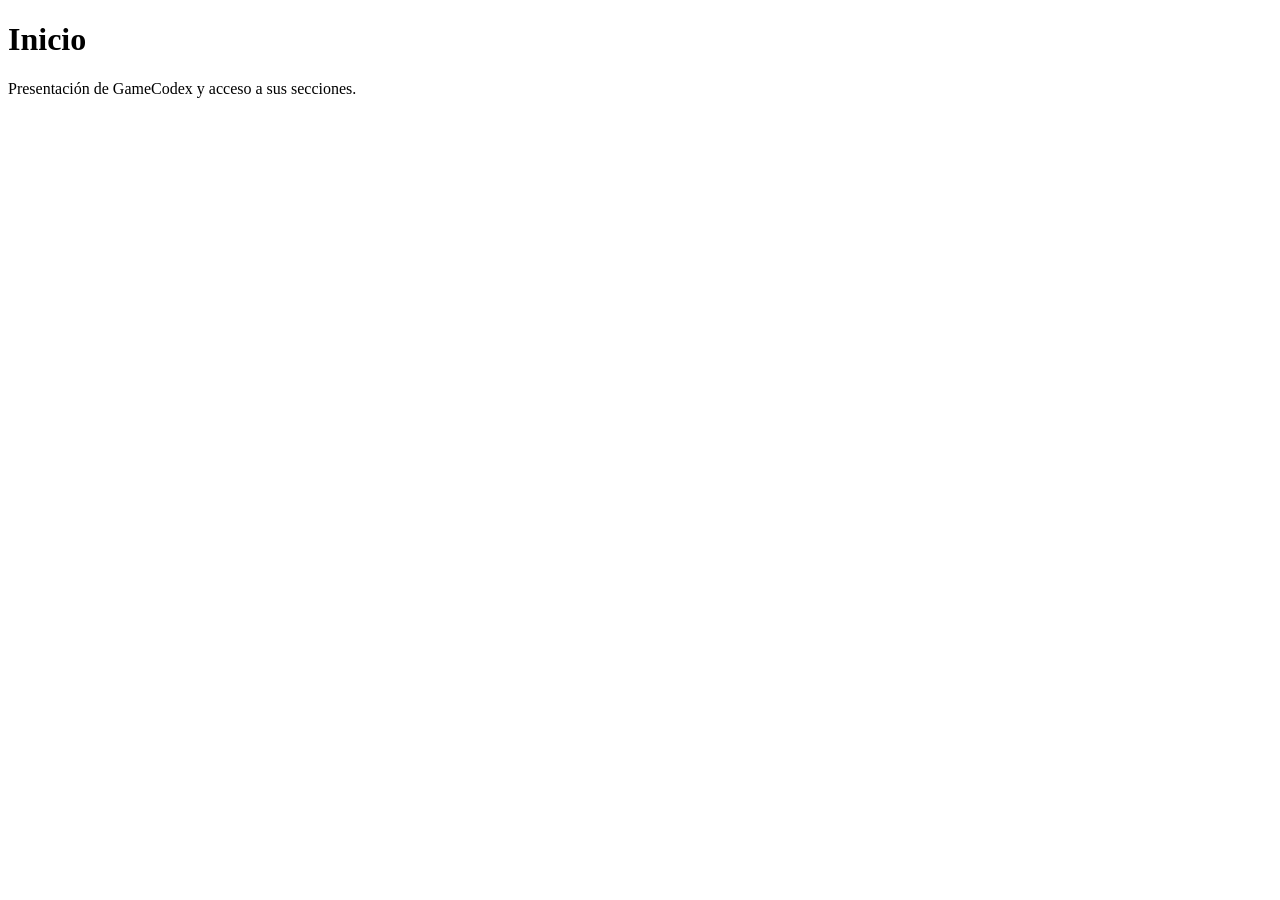
==== index.html @ 59df6d96 "chore: crear estructura base de GameCodex" ====
<!DOCTYPE html>
<html lang="es">
<head>
    <meta charset="UTF-8">
    <meta name="viewport" content="width=device-width, initial-scale=1.0">
    <title>Inicio | GameCodex</title>
    <link rel="stylesheet" href="css/variables.css">
    <link rel="stylesheet" href="css/base.css">
    <!-- Agregar css/index.css cuando se desarrolle esta sección. -->
    <script src="js/menu.js" defer></script>
    <!-- Agregar los scripts de esta sección durante su desarrollo. -->
</head>
<body data-pagina="index">
    <!-- HU-02: aquí se insertará el menú lateral compartido mediante menu.js. -->
    <nav id="menu-lateral" aria-label="Navegación principal"></nav>

    <main id="contenido-principal">
        <header>
            <h1>Inicio</h1>
            <p>Presentación de GameCodex y acceso a sus secciones.</p>
        </header>
        <!-- TODO (HU-01): desarrollar el contenido de esta página. -->
    </main>

    <!-- Pie de página compartido; se completará junto con HU-02. -->
    <footer id="pie-pagina"></footer>
</body>
</html>
---- css/variables.css ----
/* DEV-02 — Mario: definir aquí las variables de la guía de estilo aprobada.
   Incluye --color-bg, --color-primary, --epic-1, etc.
   Este archivo se crea vacío intencionalmente para no adelantar DEV-02.
*/
---- css/base.css ----
/* DEV-02 — Mario: estilos generales, tipografías y componentes compartidos.
   No agregar aquí estilos exclusivos de una página.
*/
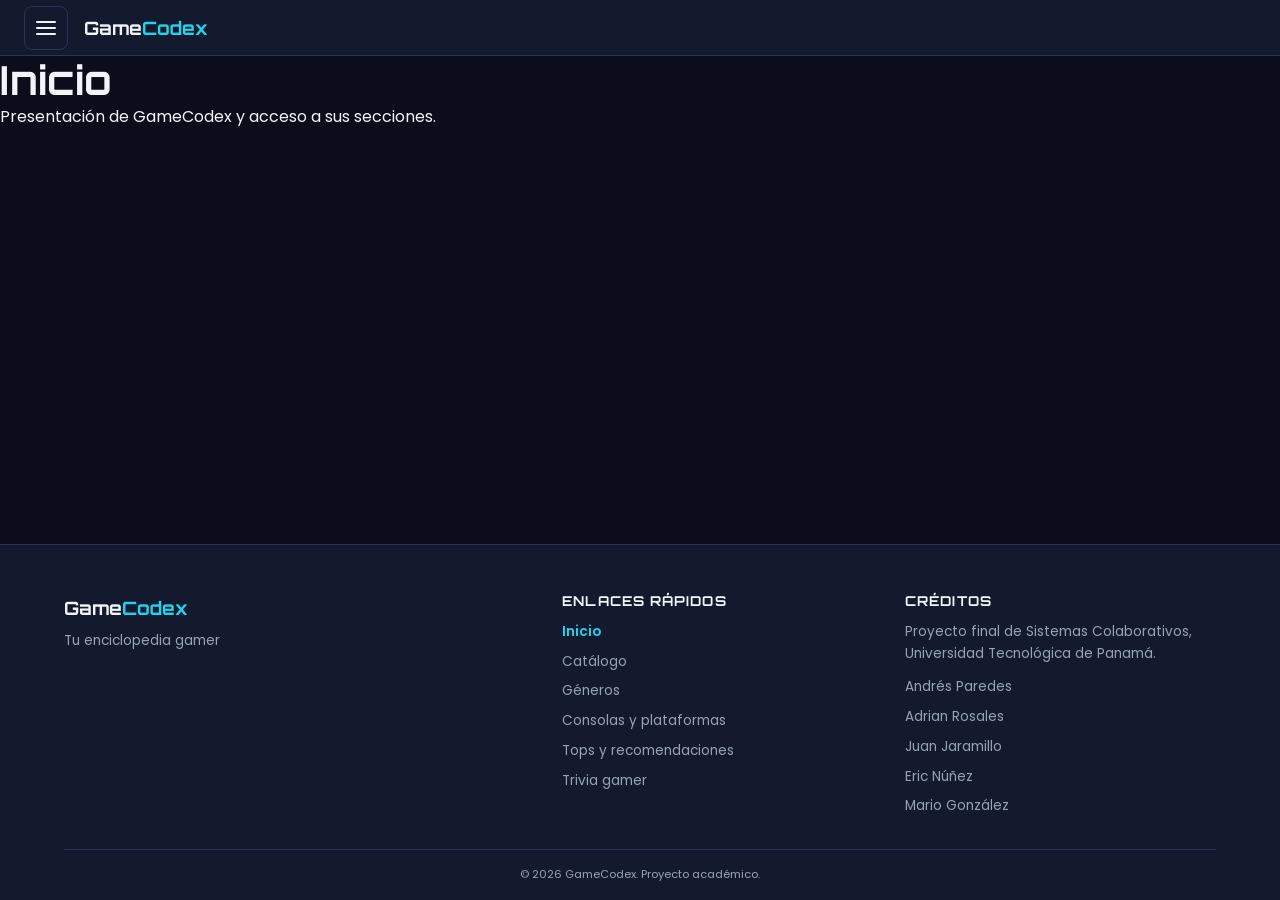
==== commit 45e3bb73: "feat: integrar menu lateral en las 10 paginas" ====
--- a/index.html
+++ b/index.html
@@ -6,6 +6,7 @@
     <title>Inicio | GameCodex</title>
     <link rel="stylesheet" href="css/variables.css">
     <link rel="stylesheet" href="css/base.css">
+    <link rel="stylesheet" href="css/menu.css">
     <!-- Agregar css/index.css cuando se desarrolle esta sección. -->
     <script src="js/menu.js" defer></script>
     <!-- Agregar los scripts de esta sección durante su desarrollo. -->
--- a/css/variables.css
+++ b/css/variables.css
@@ -1,4 +1,91 @@
-/* DEV-02 — Mario: definir aquí las variables de la guía de estilo aprobada.
-   Incluye --color-bg, --color-primary, --epic-1, etc.
-   Este archivo se crea vacío intencionalmente para no adelantar DEV-02.
-*/
+/* ==========================================================================
+   GameCodex — variables.css
+   Variables globales de la guía de estilo (DEV-02).
+   Regla: no escribir colores, tamaños ni fuentes a mano en otros archivos;
+   usar siempre estas variables con var(--nombre).
+   ========================================================================== */
+
+/* Tipografías (Google Fonts): Orbitron para títulos, Poppins para textos */
+@import url('https://fonts.googleapis.com/css2?family=Orbitron:wght@600;700;900&family=Poppins:wght@400;500;600&display=swap');
+
+:root {
+  /* ---------- Colores base ---------- */
+  --color-bg: #0B0E1A;            /* fondo principal */
+  --color-surface: #141A2E;       /* tarjetas y barras */
+  --color-surface-2: #1C2440;     /* hover y secciones alternas */
+  --color-border: #2A3358;        /* bordes */
+  --color-primary: #7C3AED;       /* botones y acciones principales */
+  --color-secondary: #22D3EE;     /* enlaces y detalles */
+  --color-accent: #FACC15;        /* estrellas, valoraciones, destacados */
+  --color-text: #F1F5F9;          /* texto principal */
+  --color-text-muted: #94A3B8;    /* texto secundario */
+  --color-success: #34D399;       /* correcto */
+  --color-danger: #F87171;        /* error */
+
+  /* ---------- Colores de las épicas (menú y encabezados) ---------- */
+  --epic-1: #22D3EE;              /* Conocer GameCodex */
+  --epic-2: #3B82F6;              /* Explorar videojuegos */
+  --epic-3: #6366F1;              /* Consultar videojuegos */
+  --epic-4: #8B5CF6;              /* Aprender sobre videojuegos */
+  --epic-5: #A855F7;              /* Descubrir recomendaciones */
+  --epic-6: #EC4899;              /* Participar en la Zona Gamer */
+
+  /* ---------- Colores de fase (reutilizan colores existentes) ---------- */
+  --fase-mvp: var(--color-success);
+  --fase-v2: var(--color-accent);
+  --fase-backlog: var(--color-danger);
+
+  /* ---------- Degradado oficial ---------- */
+  --gradiente: linear-gradient(135deg, #7C3AED, #22D3EE);
+
+  /* ---------- Tipografía ---------- */
+  --font-title: 'Orbitron', sans-serif;
+  --font-body: 'Poppins', sans-serif;
+
+  --text-h1: 2.5rem;
+  --text-h2: 1.8rem;
+  --text-h3: 1.2rem;
+  --text-base: 1rem;
+  --text-sm: 0.85rem;
+  --text-xs: 0.7rem;
+
+  --peso-normal: 400;
+  --peso-medio: 500;
+  --peso-semibold: 600;
+  --peso-bold: 700;
+  --peso-black: 900;
+
+  --interlineado: 1.6;
+
+  /* ---------- Espaciado ---------- */
+  --espacio-1: 0.25rem;
+  --espacio-2: 0.5rem;
+  --espacio-3: 0.75rem;
+  --espacio-4: 1rem;
+  --espacio-5: 1.5rem;
+  --espacio-6: 2rem;
+  --espacio-7: 3rem;
+  --espacio-8: 4rem;
+
+  /* ---------- Bordes, sombras y animación ---------- */
+  --radius: 12px;                 /* tarjetas */
+  --radius-sm: 8px;               /* botones e inputs */
+  --radius-pill: 999px;           /* chips y etiquetas */
+  --borde: 1px solid var(--color-border);
+  --shadow: 0 4px 20px rgba(124, 58, 237, 0.25);
+  --transition: 0.25s ease;
+
+  /* ---------- Layout ---------- */
+  --max-width: 1200px;
+  --sidebar-width: 280px;
+
+  /* ---------- Capas (z-index) ---------- */
+  --z-menu: 80;
+  --z-overlay: 70;
+  --z-modal: 100;
+}
+
+/* Puntos de corte usados en todo el proyecto (las variables CSS no funcionan
+   dentro de @media, por eso se documentan aquí):
+   - 900px: el menú lateral se oculta y aparece el botón de hamburguesa
+   - 600px: celular */
--- a/css/base.css
+++ b/css/base.css
@@ -1,3 +1,265 @@
-/* DEV-02 — Mario: estilos generales, tipografías y componentes compartidos.
-   No agregar aquí estilos exclusivos de una página.
-*/
+/* ==========================================================================
+   GameCodex — base.css
+   Estilos generales y componentes compartidos (DEV-02).
+   Requiere css/variables.css cargado antes en cada página.
+   Nombres de clases: minúsculas con guiones (.tarjeta-juego).
+   ========================================================================== */
+
+/* ---------- 1. Reset ---------- */
+*, *::before, *::after { box-sizing: border-box; }
+* { margin: 0; }
+
+html {
+  scroll-behavior: smooth;
+  -webkit-text-size-adjust: 100%;
+}
+
+body {
+  min-height: 100vh;
+  background: var(--color-bg);
+  color: var(--color-text);
+  font-family: var(--font-body);
+  font-size: var(--text-base);
+  font-weight: var(--peso-normal);
+  line-height: var(--interlineado);
+  overflow-x: hidden;
+  -webkit-font-smoothing: antialiased;
+}
+
+img, picture, video, svg { display: block; max-width: 100%; }
+img { height: auto; }
+ul[class], ol[class] { list-style: none; padding: 0; }
+button, input, select, textarea { font: inherit; color: inherit; }
+button { cursor: pointer; }
+
+::selection { background: var(--color-primary); color: #fff; }
+
+:focus-visible {
+  outline: 2px solid var(--color-secondary);
+  outline-offset: 2px;
+}
+
+/* ---------- 2. Tipografía ---------- */
+h1, h2, h3, h4 {
+  font-family: var(--font-title);
+  line-height: 1.2;
+  color: var(--color-text);
+}
+h1 { font-size: clamp(1.9rem, 5vw, var(--text-h1)); font-weight: var(--peso-bold); }
+h2 { font-size: clamp(1.45rem, 4vw, var(--text-h2)); font-weight: var(--peso-bold); }
+h3 { font-size: var(--text-h3); font-weight: var(--peso-semibold); }
+h4 { font-size: var(--text-base); font-weight: var(--peso-semibold); }
+
+p { margin-bottom: var(--espacio-4); }
+p:last-child { margin-bottom: 0; }
+
+small, .texto-pequeno {
+  font-size: var(--text-sm);
+  font-weight: var(--peso-medio);
+}
+
+.texto-secundario { color: var(--color-text-muted); }
+.texto-degradado {
+  background: var(--gradiente);
+  -webkit-background-clip: text;
+  background-clip: text;
+  color: transparent;
+}
+
+/* ---------- 3. Enlaces ---------- */
+a {
+  color: var(--color-secondary);
+  text-decoration: none;
+  transition: color var(--transition);
+}
+a:hover { text-decoration: underline; }
+
+/* ---------- 4. Layout ---------- */
+.contenedor {
+  width: 100%;
+  max-width: var(--max-width);
+  margin: 0 auto;
+  padding: 0 var(--espacio-5);
+}
+
+.seccion { padding: var(--espacio-7) 0; }
+.seccion-alterna {
+  background: var(--color-surface);
+  border-top: var(--borde);
+  border-bottom: var(--borde);
+}
+
+.encabezado-seccion { margin-bottom: var(--espacio-6); }
+.encabezado-seccion p { color: var(--color-text-muted); margin-top: var(--espacio-2); }
+
+/* Compensa el menú lateral fijo (280px). Se aplica al <main> de cada página. */
+.contenido-principal { margin-left: var(--sidebar-width); }
+
+/* Cuadrícula adaptable de tarjetas */
+.cuadricula {
+  display: grid;
+  grid-template-columns: repeat(auto-fill, minmax(260px, 1fr));
+  gap: var(--espacio-5);
+}
+
+/* Banner con degradado de fondo */
+.hero {
+  padding: var(--espacio-8) 0;
+  background:
+    radial-gradient(900px 400px at 85% 0, rgba(124, 58, 237, 0.35), transparent),
+    radial-gradient(700px 400px at 0 100%, rgba(34, 211, 238, 0.18), transparent);
+}
+.hero p { max-width: 560px; color: var(--color-text-muted); margin: var(--espacio-4) 0 var(--espacio-5); }
+
+/* ---------- 5. Botones ---------- */
+.btn {
+  display: inline-block;
+  padding: var(--espacio-3) var(--espacio-5);
+  border: 1.5px solid transparent;
+  border-radius: var(--radius-sm);
+  font-family: var(--font-title);
+  font-size: var(--text-sm);
+  font-weight: var(--peso-bold);
+  text-align: center;
+  text-decoration: none;
+  transition: var(--transition);
+}
+.btn:hover { text-decoration: none; }
+.btn:disabled, .btn[aria-disabled="true"] { opacity: 0.5; cursor: not-allowed; pointer-events: none; }
+
+.btn-primario { background: var(--color-primary); color: #fff; }
+.btn-primario:hover { background: var(--gradiente); box-shadow: var(--shadow); color: #fff; }
+
+.btn-secundario { background: transparent; border-color: var(--color-secondary); color: var(--color-secondary); }
+.btn-secundario:hover { background: var(--color-secondary); color: var(--color-bg); }
+
+.grupo-botones { display: flex; flex-wrap: wrap; gap: var(--espacio-3); }
+
+/* Botón de favorito (corazón) */
+.btn-favorito {
+  background: none;
+  border: 0;
+  padding: var(--espacio-1);
+  font-size: 1.3rem;
+  line-height: 1;
+  color: var(--color-text-muted);
+  transition: var(--transition);
+}
+.btn-favorito:hover { color: var(--color-danger); transform: scale(1.15); }
+.btn-favorito.activo { color: var(--color-danger); }
+
+/* ---------- 6. Tarjetas ---------- */
+.tarjeta {
+  background: var(--color-surface);
+  border: var(--borde);
+  border-radius: var(--radius);
+  overflow: hidden;
+  transition: var(--transition);
+}
+.tarjeta:hover {
+  transform: translateY(-4px);
+  box-shadow: var(--shadow);
+  background: var(--color-surface-2);
+}
+.tarjeta-imagen { width: 100%; aspect-ratio: 16 / 9; object-fit: cover; background: var(--color-surface-2); }
+.tarjeta-cuerpo { padding: var(--espacio-4); }
+.tarjeta-cuerpo p { color: var(--color-text-muted); font-size: var(--text-sm); margin: var(--espacio-2) 0 var(--espacio-3); }
+
+/* Tarjeta sin efecto de elevación (contenedores informativos) */
+.tarjeta-fija:hover { transform: none; box-shadow: none; background: var(--color-surface); }
+
+/* ---------- 7. Etiquetas y valoración ---------- */
+.etiquetas { display: flex; flex-wrap: wrap; gap: var(--espacio-2); margin-bottom: var(--espacio-3); }
+
+.etiqueta {
+  display: inline-block;
+  padding: 2px 10px;
+  border-radius: 6px;
+  background: var(--color-surface-2);
+  color: var(--color-secondary);
+  font-size: var(--text-sm);
+  font-weight: var(--peso-medio);
+}
+.tarjeta:hover .etiqueta { background: var(--color-bg); }
+
+/* Etiquetas de fase (MVP, V2, Backlog) */
+.etiqueta-fase {
+  display: inline-block;
+  padding: 2px 8px;
+  border: 1px solid currentColor;
+  border-radius: var(--radius-pill);
+  font-size: var(--text-xs);
+  font-weight: var(--peso-semibold);
+  background: transparent;
+}
+.etiqueta-mvp { color: var(--fase-mvp); }
+.etiqueta-v2 { color: var(--fase-v2); }
+.etiqueta-backlog { color: var(--fase-backlog); }
+
+.valoracion { color: var(--color-accent); letter-spacing: 2px; }
+
+/* ---------- 8. Campos de entrada ---------- */
+input[type="text"], input[type="search"], input[type="email"],
+select, textarea, .campo {
+  width: 100%;
+  padding: var(--espacio-3) var(--espacio-4);
+  background: var(--color-surface);
+  border: var(--borde);
+  border-radius: var(--radius-sm);
+  color: var(--color-text);
+  transition: var(--transition);
+}
+input::placeholder, textarea::placeholder { color: var(--color-text-muted); }
+input:focus, select:focus, textarea:focus, .campo:focus {
+  outline: none;
+  border-color: var(--color-secondary);
+  box-shadow: 0 0 0 3px rgba(34, 211, 238, 0.2);
+}
+textarea { resize: vertical; min-height: 120px; }
+label { display: block; font-size: var(--text-sm); font-weight: var(--peso-medio); margin-bottom: var(--espacio-1); }
+
+/* Barra de herramientas: buscador + filtros */
+.herramientas { display: flex; flex-wrap: wrap; gap: var(--espacio-3); align-items: center; margin-bottom: var(--espacio-5); }
+.herramientas .buscador { flex: 1; min-width: 200px; }
+
+/* Chips de filtro */
+.chips { display: flex; flex-wrap: wrap; gap: var(--espacio-2); }
+.chip {
+  padding: var(--espacio-2) var(--espacio-4);
+  background: var(--color-surface);
+  border: var(--borde);
+  border-radius: var(--radius-pill);
+  color: var(--color-text-muted);
+  font-size: var(--text-sm);
+  font-weight: var(--peso-medio);
+  transition: var(--transition);
+}
+.chip:hover { border-color: var(--color-primary); color: var(--color-text); }
+.chip.activo { background: var(--color-primary); border-color: var(--color-primary); color: #fff; }
+
+/* ---------- 9. Utilidades ---------- */
+.oculto { display: none !important; }
+.sr-only {
+  position: absolute; width: 1px; height: 1px; padding: 0; margin: -1px;
+  overflow: hidden; clip: rect(0, 0, 0, 0); white-space: nowrap; border: 0;
+}
+.centrado { text-align: center; }
+
+/* ---------- 10. Responsivo ---------- */
+@media (max-width: 900px) {
+  /* El menú lateral se oculta: el contenido ocupa todo el ancho */
+  .contenido-principal { margin-left: 0; }
+}
+
+@media (max-width: 600px) {
+  .contenedor { padding: 0 var(--espacio-4); }
+  .seccion { padding: var(--espacio-6) 0; }
+  .hero { padding: var(--espacio-7) 0; }
+  .cuadricula { grid-template-columns: 1fr; }
+  .grupo-botones .btn { flex: 1 1 100%; }
+}
+
+/* ---------- 11. Accesibilidad: reducir movimiento ---------- */
+@media (prefers-reduced-motion: reduce) {
+  *, *::before, *::after { transition: none !important; animation: none !important; scroll-behavior: auto !important; }
+}
--- a/css/menu.css
+++ b/css/menu.css
@@ -0,0 +1,309 @@
+/* ==========================================================================
+   GameCodex, menu.css (HU-02)
+   Barra superior, menú superpuesto y pie de página compartidos.
+   Solo usa variables de variables.css. Cargar DESPUÉS de base.css.
+   Clases con prefijo menu-, barra- y pie- para no chocar con otros módulos.
+   ========================================================================== */
+
+:root {
+  --menu-alto-barra: 3.5rem;   /* alto de la barra superior */
+  /* Solo colores: con "all" la visibility de los hijos se animaría y no recibirían foco al abrir */
+  --menu-transicion: background-color var(--transition), border-color var(--transition), color var(--transition);
+}
+
+/* ---------- 1. Ajustes de layout ---------- */
+
+/* El menú es superpuesto: el contenido nunca reserva los 280px de base.css */
+.contenido-principal { margin-left: 0; }
+
+/* Que las anclas (generos.html#rol) no queden tapadas por la barra fija */
+html { scroll-padding-top: var(--menu-alto-barra); }
+
+/* Menú abierto: se bloquea el scroll del fondo sin que la página "salte" */
+html.menu-abierto { overflow: hidden; scrollbar-gutter: stable; }
+
+/* Pie de página siempre al fondo, aunque la página sea corta */
+body { display: flex; flex-direction: column; }
+body > main { flex: 1 0 auto; }
+
+/* ---------- 2. Barra superior con el botón de hamburguesa ---------- */
+.barra-superior {
+  position: sticky;
+  top: 0;
+  z-index: calc(var(--z-overlay) - 1);
+  display: flex;
+  align-items: center;
+  gap: var(--espacio-4);
+  height: var(--menu-alto-barra);
+  padding: 0 var(--espacio-5);
+  background: var(--color-surface);
+  border-bottom: var(--borde);
+}
+
+.menu-boton,
+.menu-cerrar {
+  position: relative;
+  display: inline-flex;
+  flex-direction: column;
+  align-items: center;
+  justify-content: center;
+  gap: 4px;
+  flex-shrink: 0;
+  width: 44px;
+  height: 44px;
+  padding: 0;
+  background: transparent;
+  border: var(--borde);
+  border-radius: var(--radius-sm);
+  transition: var(--menu-transicion);
+}
+.menu-boton:hover,
+.menu-cerrar:hover { background: var(--color-surface-2); border-color: var(--color-secondary); }
+
+/* Tres líneas de la hamburguesa */
+.menu-boton-linea {
+  display: block;
+  width: 20px;
+  height: 2px;
+  border-radius: var(--radius-pill);
+  background: var(--color-text);
+}
+
+/* Equis del botón de cerrar, dibujada con dos líneas cruzadas */
+.menu-cerrar::before,
+.menu-cerrar::after {
+  content: "";
+  position: absolute;
+  width: 20px;
+  height: 2px;
+  border-radius: var(--radius-pill);
+  background: var(--color-text);
+}
+.menu-cerrar::before { transform: rotate(45deg); }
+.menu-cerrar::after { transform: rotate(-45deg); }
+
+/* Logotipo GameCodex (barra, panel y pie) */
+.menu-logo,
+.pie-logo {
+  font-family: var(--font-title);
+  font-size: 1.15rem;
+  font-weight: var(--peso-bold);
+  color: var(--color-text);
+}
+.menu-logo:hover,
+.pie-logo:hover { text-decoration: none; }
+.menu-logo span,
+.pie-logo span { color: var(--color-secondary); }
+
+/* ---------- 3. Fondo oscuro detrás del panel ---------- */
+.menu-fondo {
+  position: fixed;
+  inset: 0;
+  z-index: var(--z-overlay);
+  background: color-mix(in srgb, var(--color-bg) 75%, transparent);
+  opacity: 0;
+  visibility: hidden;
+  /* visibility espera a que termine el fade al cerrar */
+  transition: opacity var(--transition), visibility 0s linear 0.25s;
+}
+.menu-fondo.visible {
+  opacity: 1;
+  visibility: visible;
+  transition: opacity var(--transition), visibility 0s;
+}
+
+/* ---------- 4. Panel lateral ---------- */
+
+/* Estado cerrado definido sobre el id: así ya está oculto desde el primer
+   pintado y no se anima cuando menu.js agrega la clase .menu-panel */
+#menu-lateral {
+  position: fixed;
+  top: 0;
+  bottom: 0;
+  left: 0;
+  transform: translateX(-100%);
+  visibility: hidden;
+}
+
+.menu-panel {
+  z-index: var(--z-menu);
+  display: flex;
+  flex-direction: column;
+  width: var(--sidebar-width);
+  max-width: 85vw;
+  padding: var(--espacio-4);
+  background: var(--color-surface);
+  border-right: var(--borde);
+  overflow-y: auto;
+  overscroll-behavior: contain;
+  transition: transform var(--transition), visibility 0s linear 0.25s;
+}
+#menu-lateral.abierto {
+  transform: translateX(0);
+  visibility: visible;
+  box-shadow: var(--shadow);
+  transition: transform var(--transition), visibility 0s;
+}
+
+.menu-cabecera {
+  display: flex;
+  align-items: center;
+  justify-content: space-between;
+  gap: var(--espacio-3);
+}
+.menu-eslogan {
+  margin: var(--espacio-1) 0 var(--espacio-5);
+  color: var(--color-text-muted);
+  font-size: var(--text-sm);
+}
+
+.menu-grupos { display: grid; gap: var(--espacio-1); }
+
+/* ---------- 5. Grupos desplegables (una épica cada uno) ---------- */
+.menu-grupo-boton {
+  display: flex;
+  align-items: center;
+  gap: var(--espacio-3);
+  width: 100%;
+  min-height: 44px;
+  padding: var(--espacio-2) var(--espacio-3);
+  background: transparent;
+  border: 1px solid transparent;
+  border-radius: var(--radius-sm);
+  color: var(--color-text);
+  font-size: var(--text-sm);
+  font-weight: var(--peso-medio);
+  text-align: left;
+  transition: var(--menu-transicion);
+}
+.menu-grupo-boton:hover { background: var(--color-surface-2); }
+
+/* Punto con el color de la épica (--epica se define desde menu.js) */
+.menu-punto {
+  flex-shrink: 0;
+  width: 10px;
+  height: 10px;
+  border-radius: 50%;
+  background: var(--epica);
+}
+
+/* Flecha: apunta a la derecha cerrado y hacia abajo abierto */
+.menu-grupo-boton::after {
+  content: "";
+  flex-shrink: 0;
+  width: 8px;
+  height: 8px;
+  margin-left: auto;
+  border-right: 2px solid var(--color-text-muted);
+  border-bottom: 2px solid var(--color-text-muted);
+  transform: rotate(-45deg);
+  transition: transform var(--transition);
+}
+.menu-grupo.abierto > .menu-grupo-boton::after { transform: rotate(45deg); }
+
+/* Animación de altura: la fila del grid pasa de 0fr a 1fr */
+.menu-sublista {
+  display: grid;
+  grid-template-rows: 0fr;
+  transition: grid-template-rows var(--transition);
+}
+.menu-grupo.abierto > .menu-sublista { grid-template-rows: 1fr; }
+
+.menu-enlaces {
+  min-height: 0;
+  overflow: hidden;
+  visibility: hidden;   /* los enlaces de un grupo cerrado no reciben foco */
+  transition: visibility 0s linear 0.25s;
+}
+.menu-grupo.abierto .menu-enlaces { visibility: visible; transition: visibility 0s; }
+
+/* ---------- 6. Enlaces dentro de cada grupo ---------- */
+.menu-enlace {
+  display: flex;
+  align-items: center;
+  gap: var(--espacio-2);
+  min-height: 40px;
+  margin-top: var(--espacio-1);
+  padding: var(--espacio-2) var(--espacio-3) var(--espacio-2) var(--espacio-6);
+  border-left: 3px solid transparent;
+  border-radius: var(--radius-sm);
+  color: var(--color-text);
+  font-size: var(--text-sm);
+  transition: var(--menu-transicion);
+}
+.menu-enlace:hover { background: var(--color-surface-2); text-decoration: none; }
+.menu-enlace:focus-visible { outline-offset: -2px; }   /* el contenedor recorta el contorno */
+.menu-grupo-boton:focus-visible { outline-offset: -2px; }
+
+/* Páginas aún no disponibles (V2, Backlog) o informativas (fichas) */
+.menu-enlace-inactivo { color: var(--color-text-muted); cursor: default; }
+.menu-enlace-inactivo:hover { background: transparent; }
+
+.menu-texto { display: grid; }
+.menu-nota { color: var(--color-text-muted); font-size: var(--text-xs); font-weight: var(--peso-normal); }
+.menu-enlace .etiqueta-fase { margin-left: auto; }
+
+/* Página actual */
+.menu-enlace.activo {
+  background: var(--color-surface-2);
+  border-left-color: var(--color-secondary);
+  color: var(--color-secondary);
+  font-weight: var(--peso-semibold);
+}
+
+/* ---------- 7. Pie de página ---------- */
+.pie {
+  background: var(--color-surface);
+  border-top: var(--borde);
+}
+
+.pie-contenido {
+  display: grid;
+  grid-template-columns: 1.5fr 1fr 1fr;
+  gap: var(--espacio-6);
+  padding: var(--espacio-7) 0 var(--espacio-6);
+}
+
+.pie-eslogan {
+  margin-top: var(--espacio-2);
+  color: var(--color-text-muted);
+  font-size: var(--text-sm);
+}
+
+.pie-titulo {
+  margin-bottom: var(--espacio-3);
+  font-size: var(--text-sm);
+  letter-spacing: 0.08em;
+  text-transform: uppercase;
+}
+
+.pie-lista { display: grid; gap: var(--espacio-2); font-size: var(--text-sm); }
+.pie-lista a { color: var(--color-text-muted); }
+.pie-lista a:hover { color: var(--color-secondary); }
+.pie-lista a.activo { color: var(--color-secondary); font-weight: var(--peso-semibold); }
+.pie-lista li { color: var(--color-text-muted); }
+
+.pie-curso {
+  margin-bottom: var(--espacio-3);
+  color: var(--color-text-muted);
+  font-size: var(--text-sm);
+}
+
+.pie-copia {
+  padding: var(--espacio-4) 0;
+  border-top: var(--borde);
+  color: var(--color-text-muted);
+  font-size: var(--text-xs);
+  text-align: center;
+}
+
+/* ---------- 8. Responsivo (900px tableta, 600px celular) ---------- */
+@media (max-width: 900px) {
+  .pie-contenido { grid-template-columns: 1fr 1fr; }
+  .pie-marca { grid-column: 1 / -1; }
+}
+
+@media (max-width: 600px) {
+  .barra-superior { padding: 0 var(--espacio-4); }
+  .pie-contenido { grid-template-columns: 1fr; padding: var(--espacio-6) 0 var(--espacio-5); }
+}
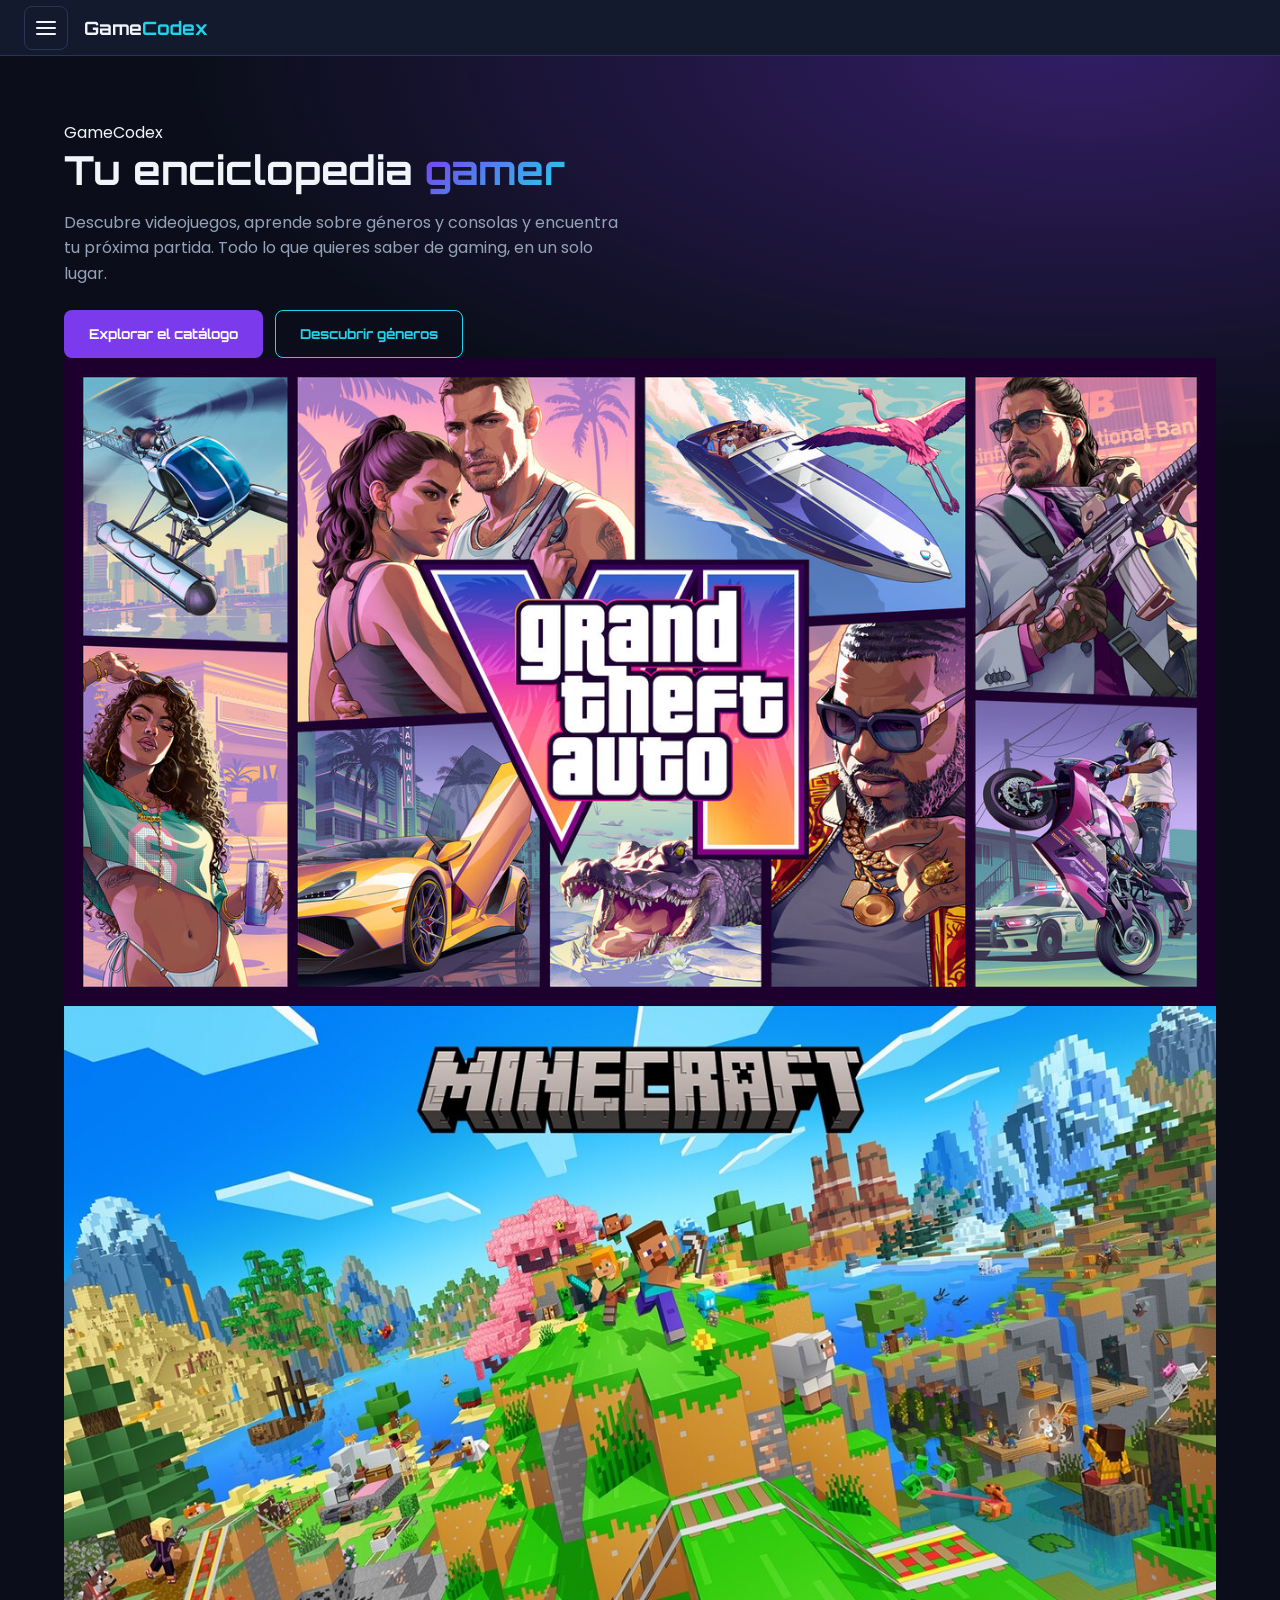
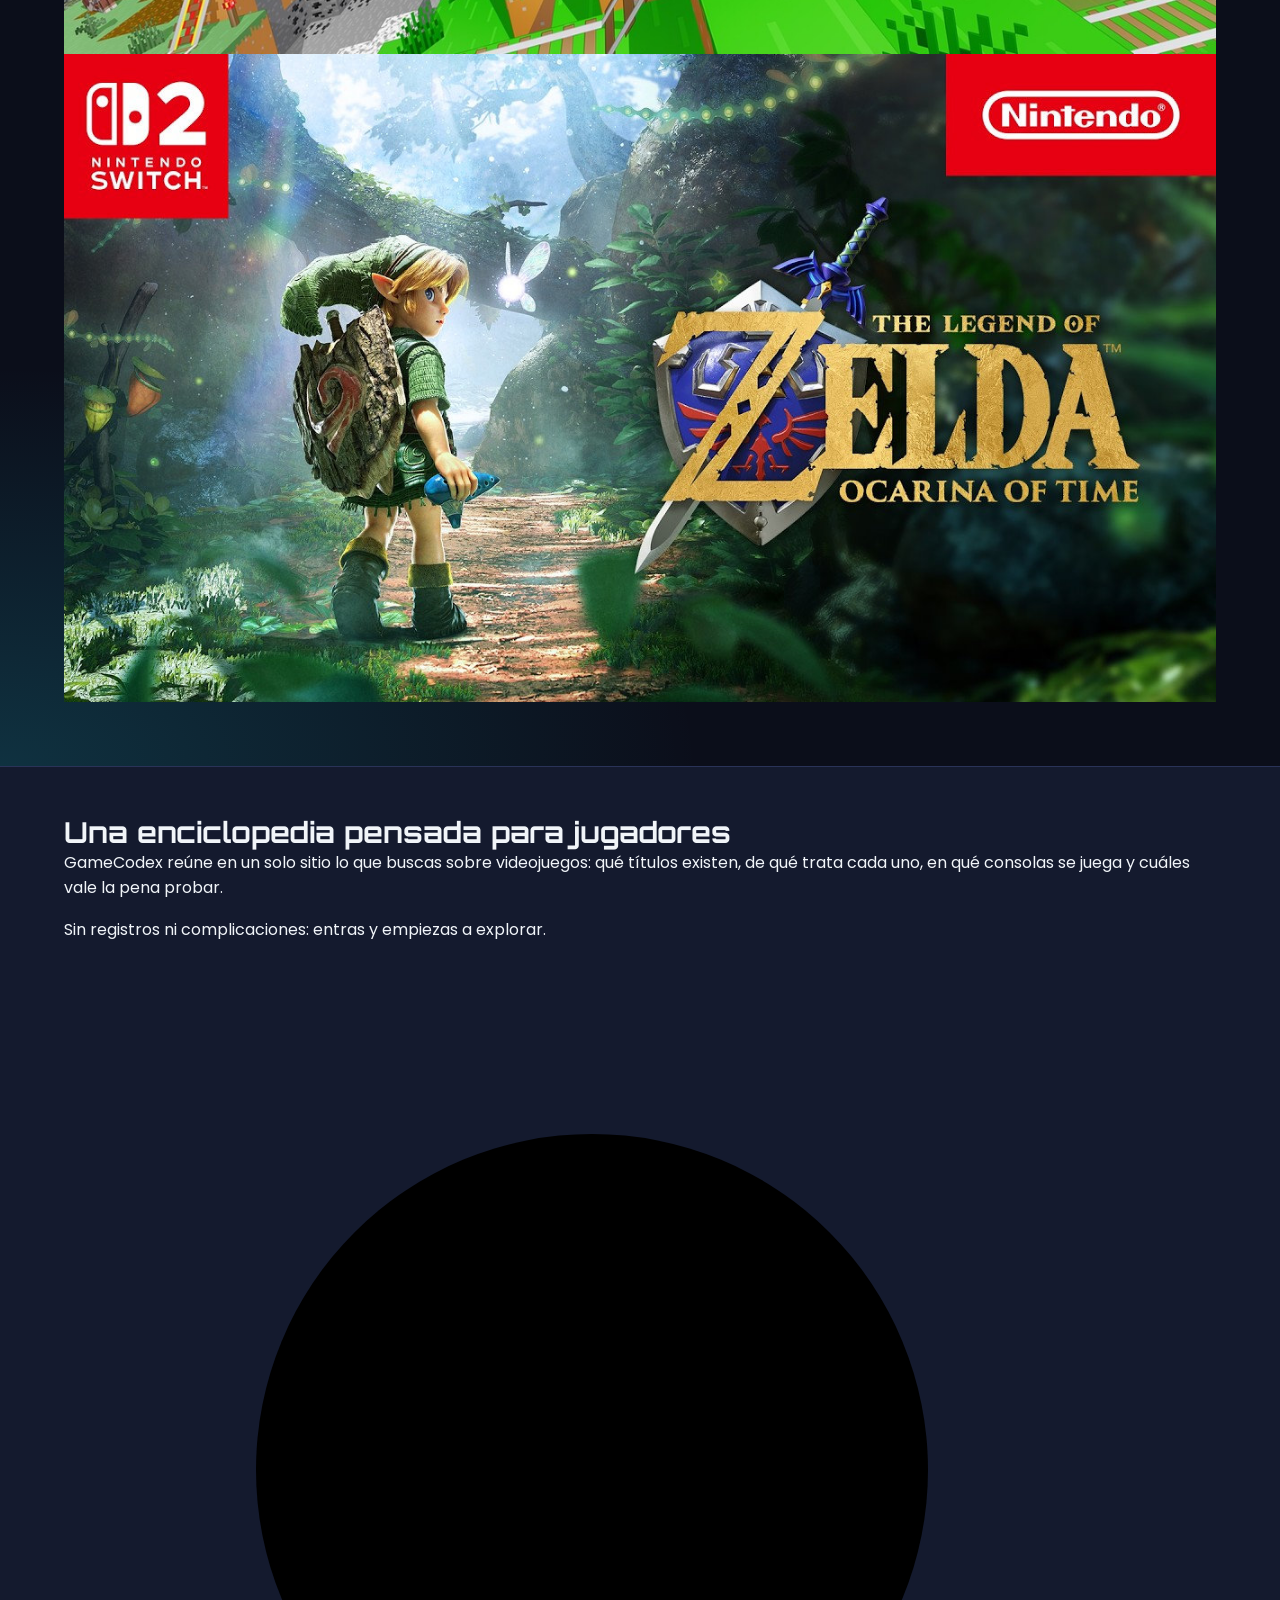
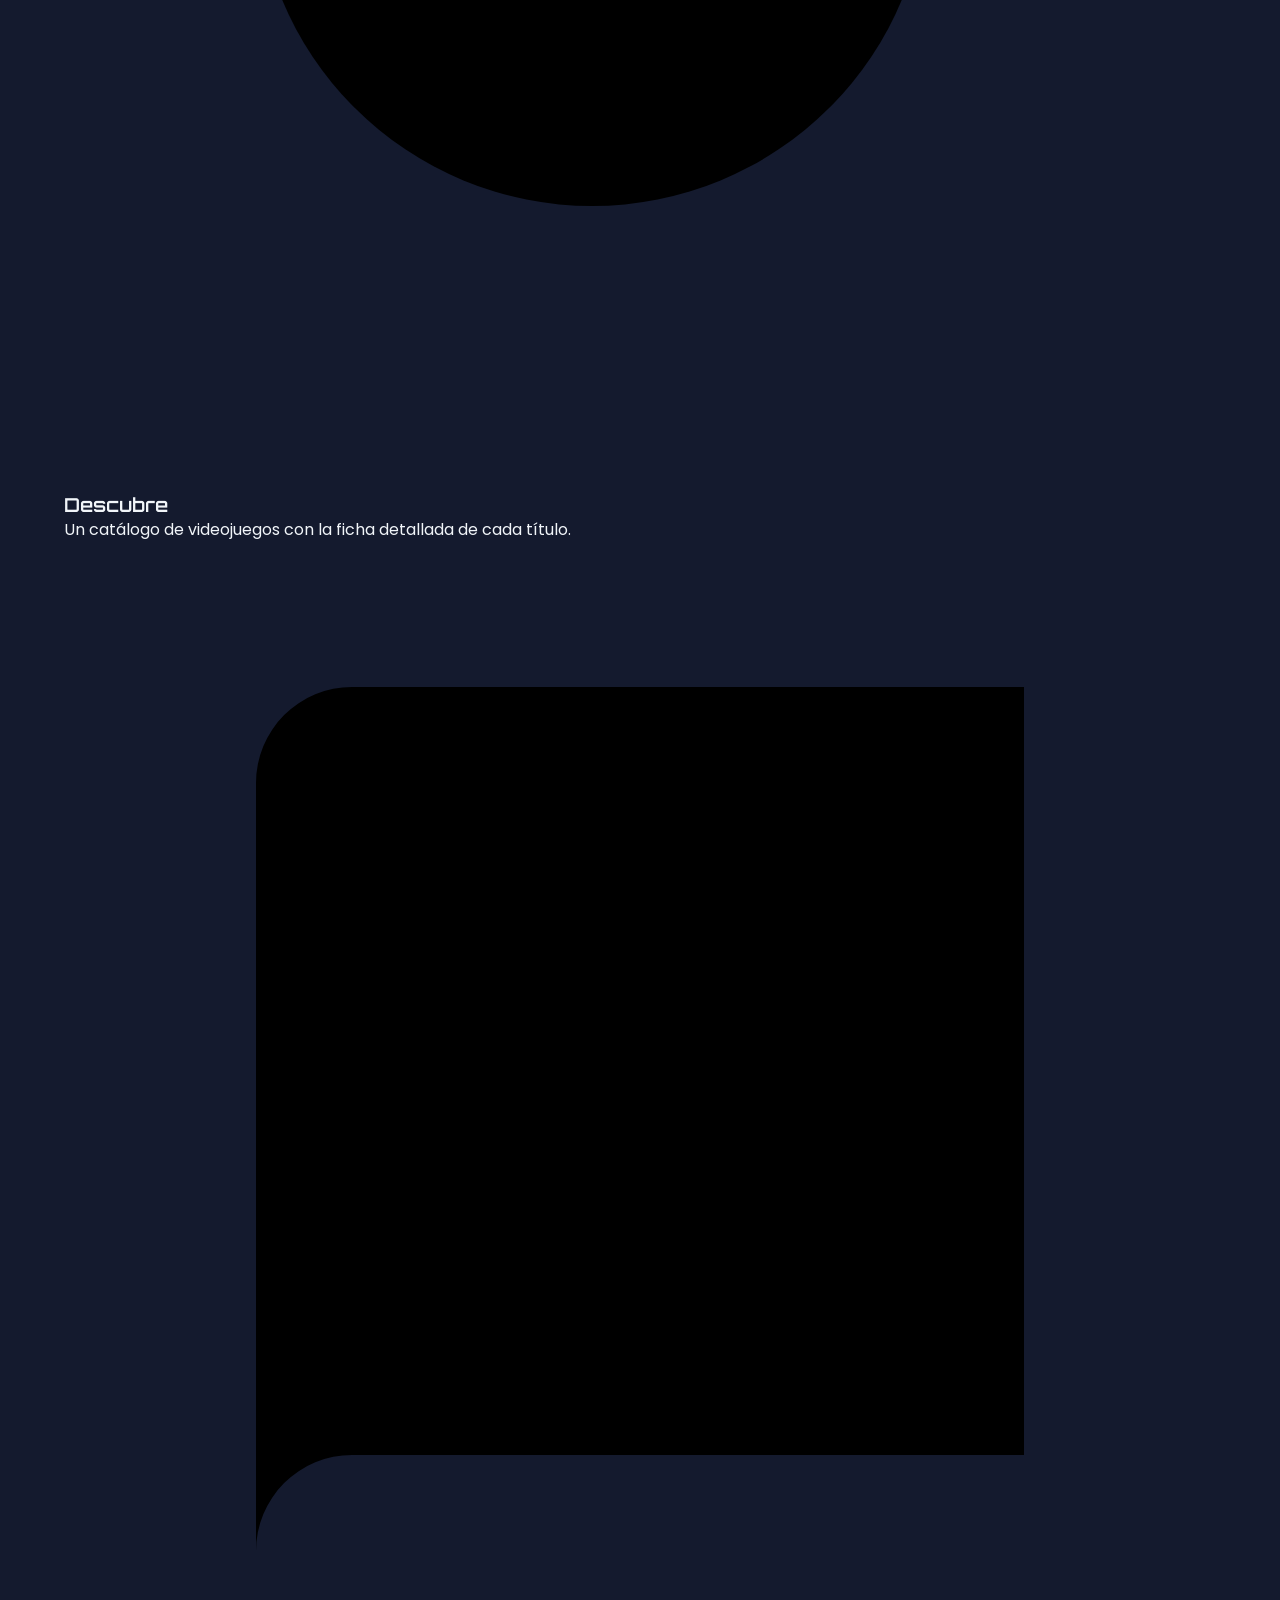
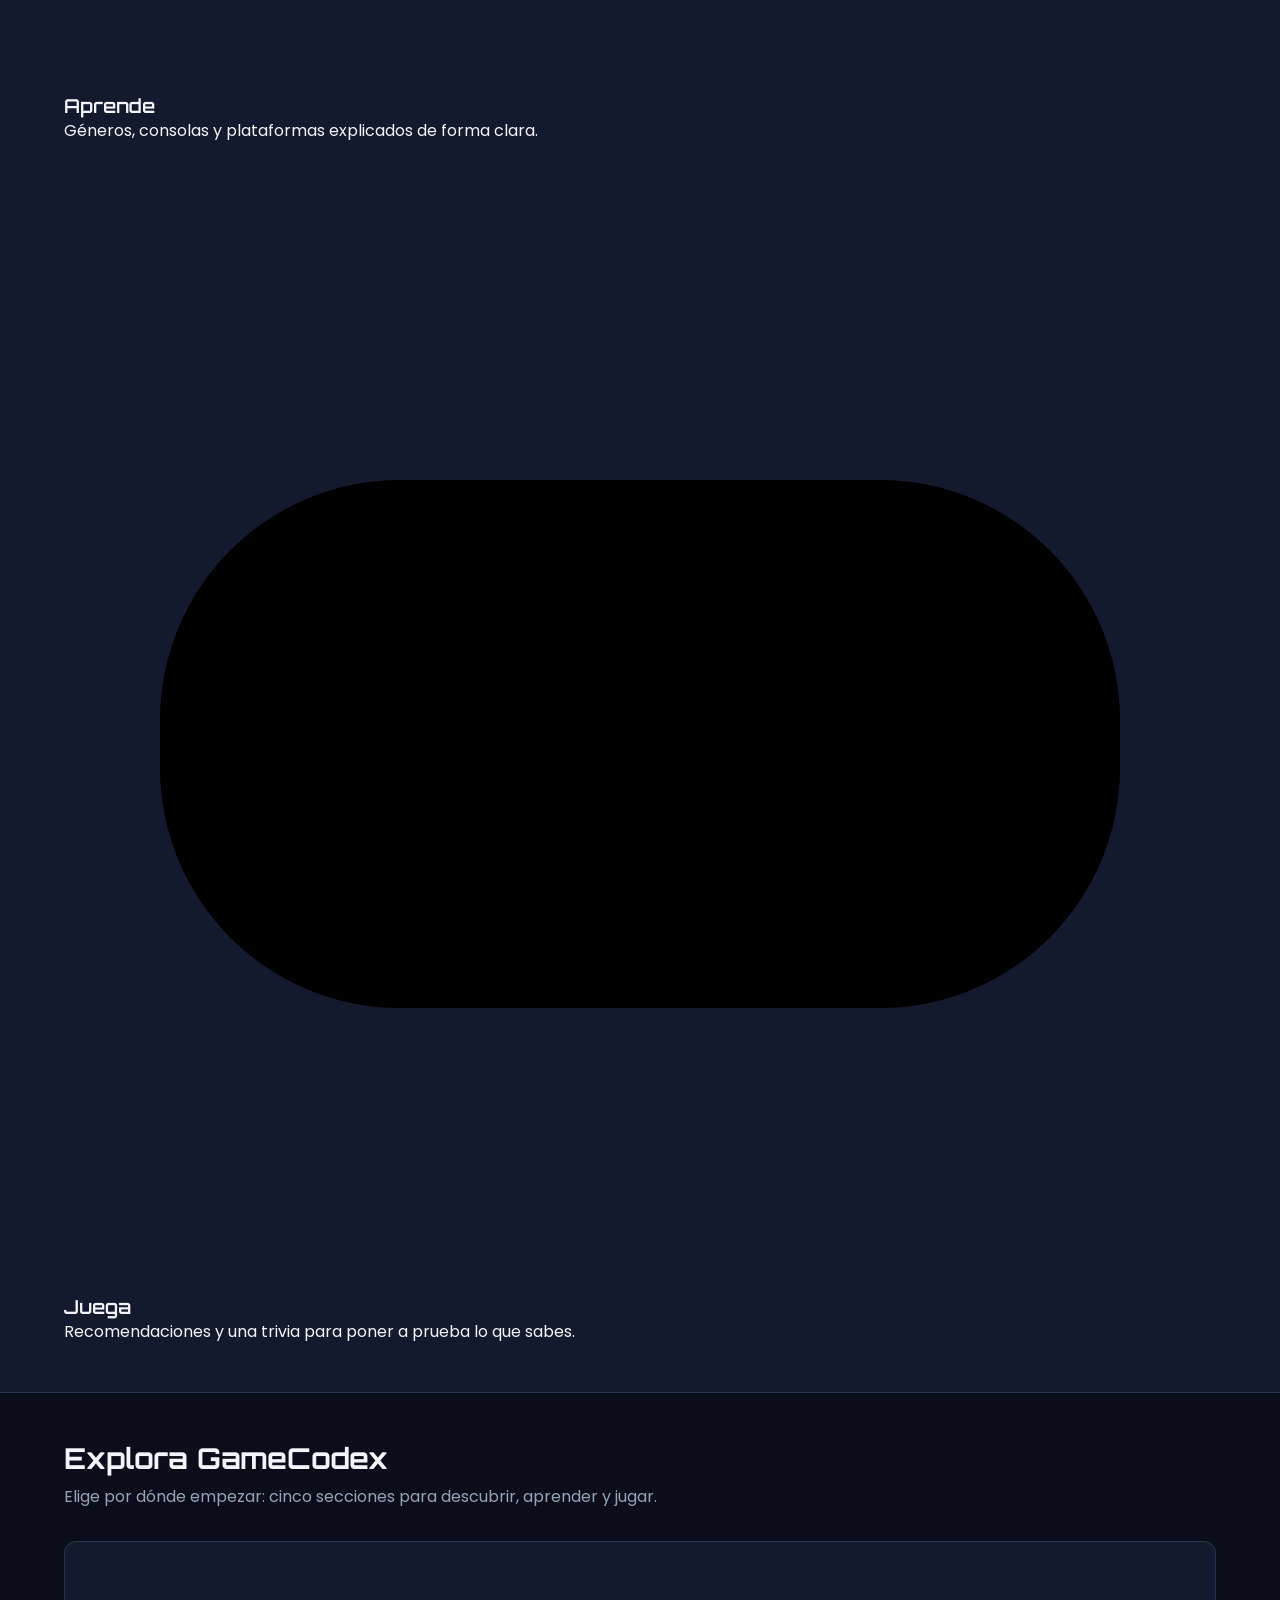
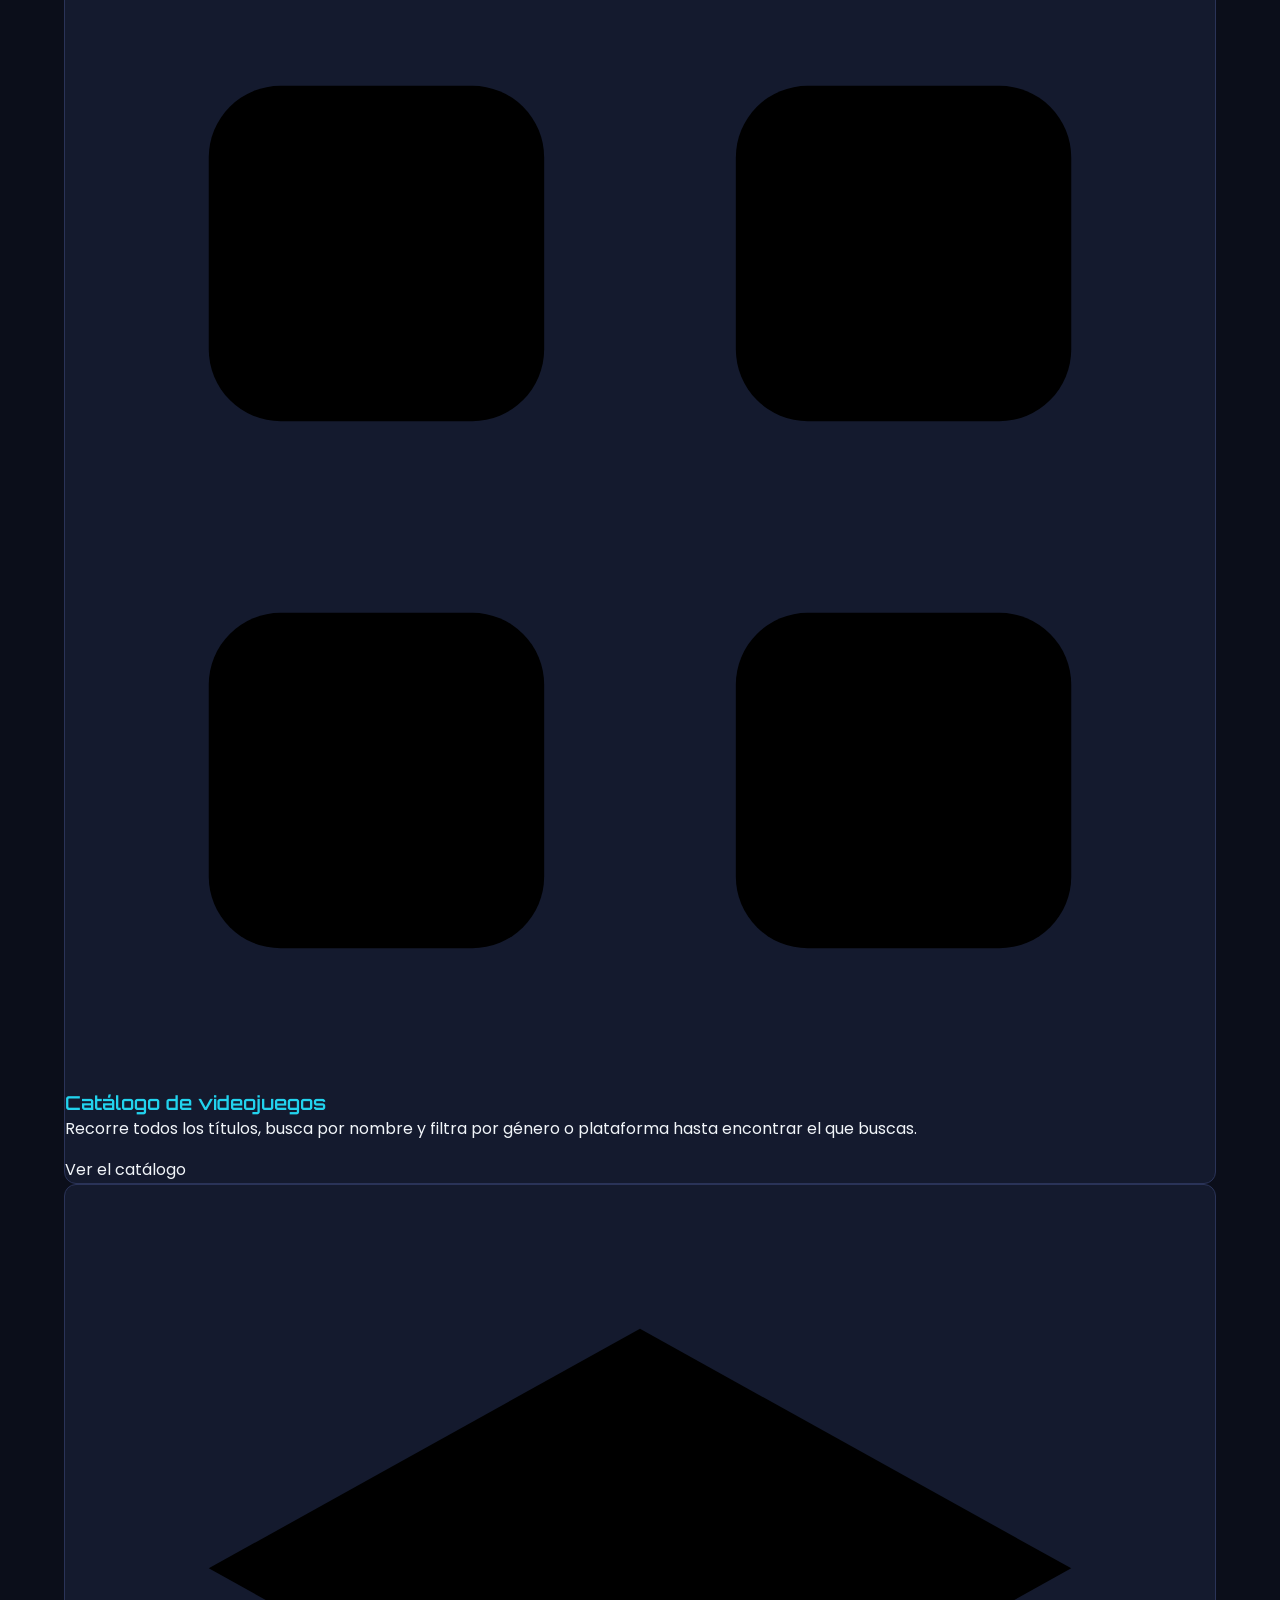
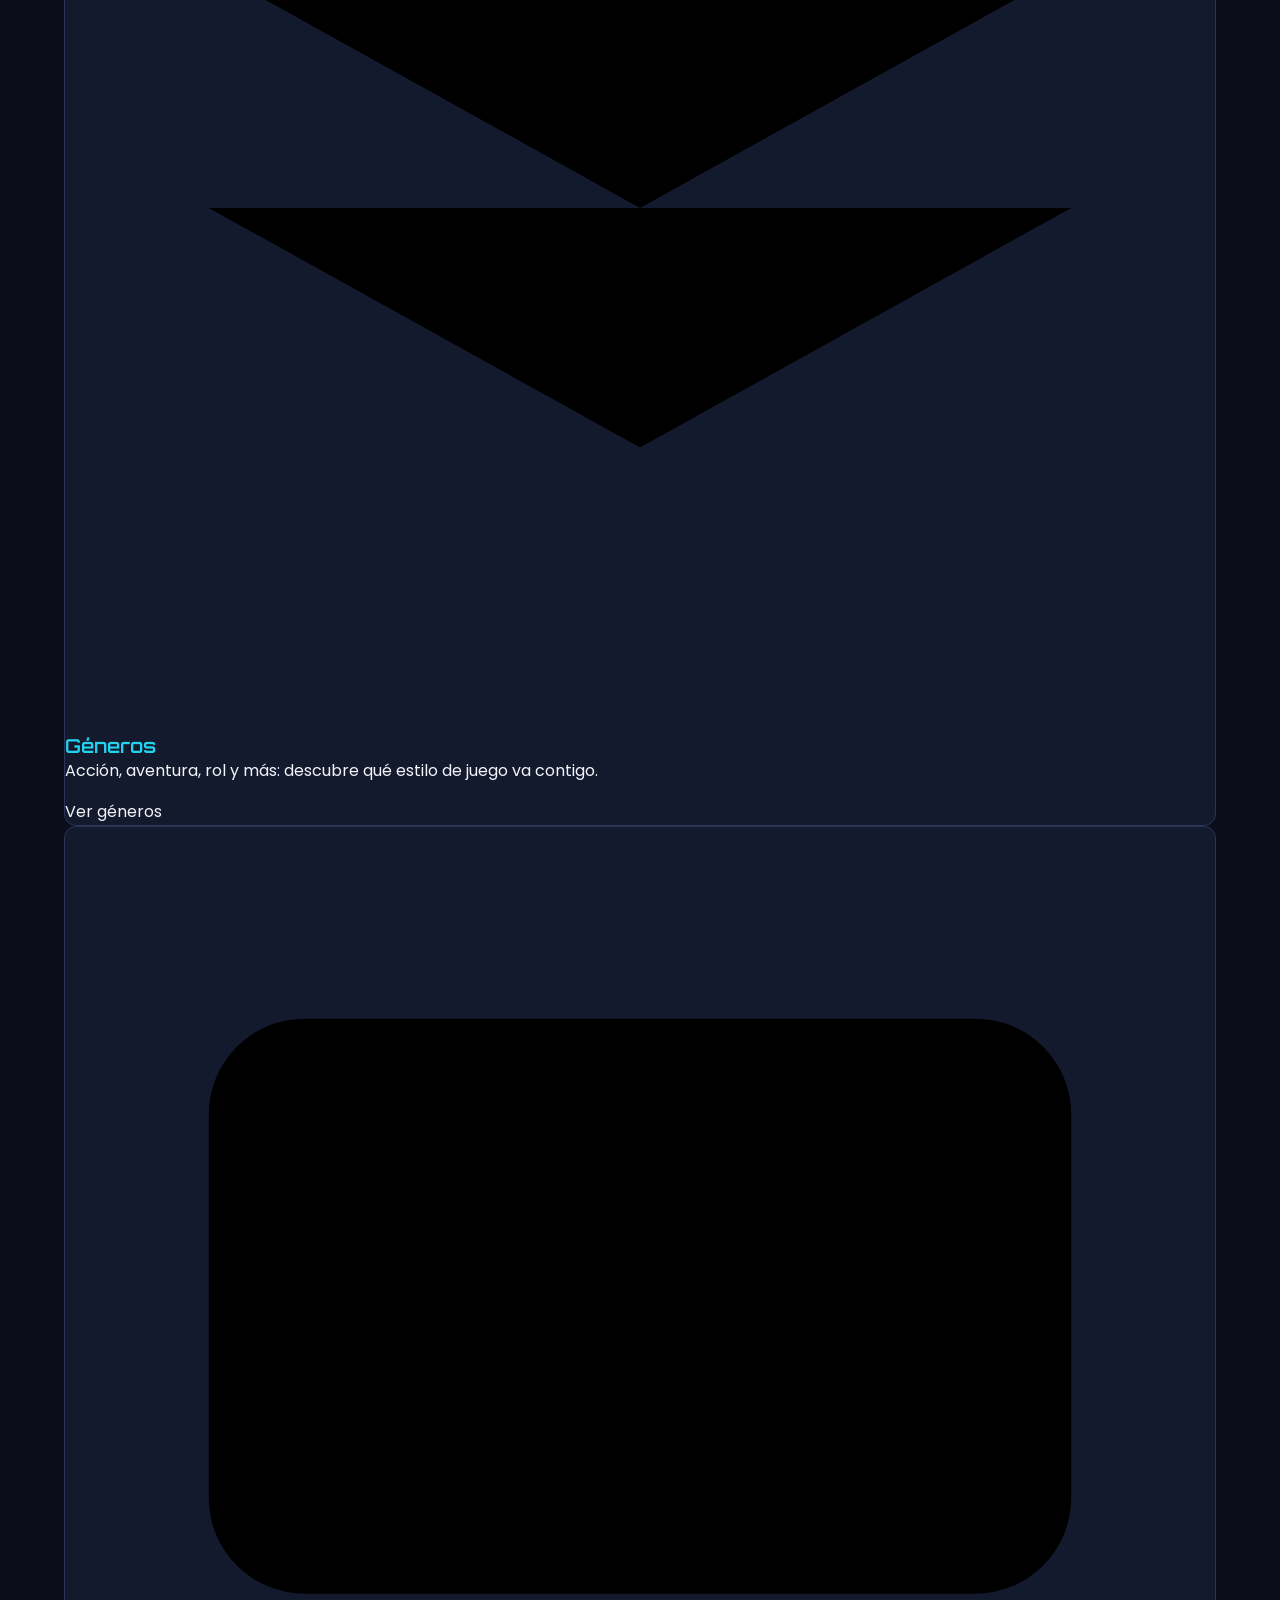
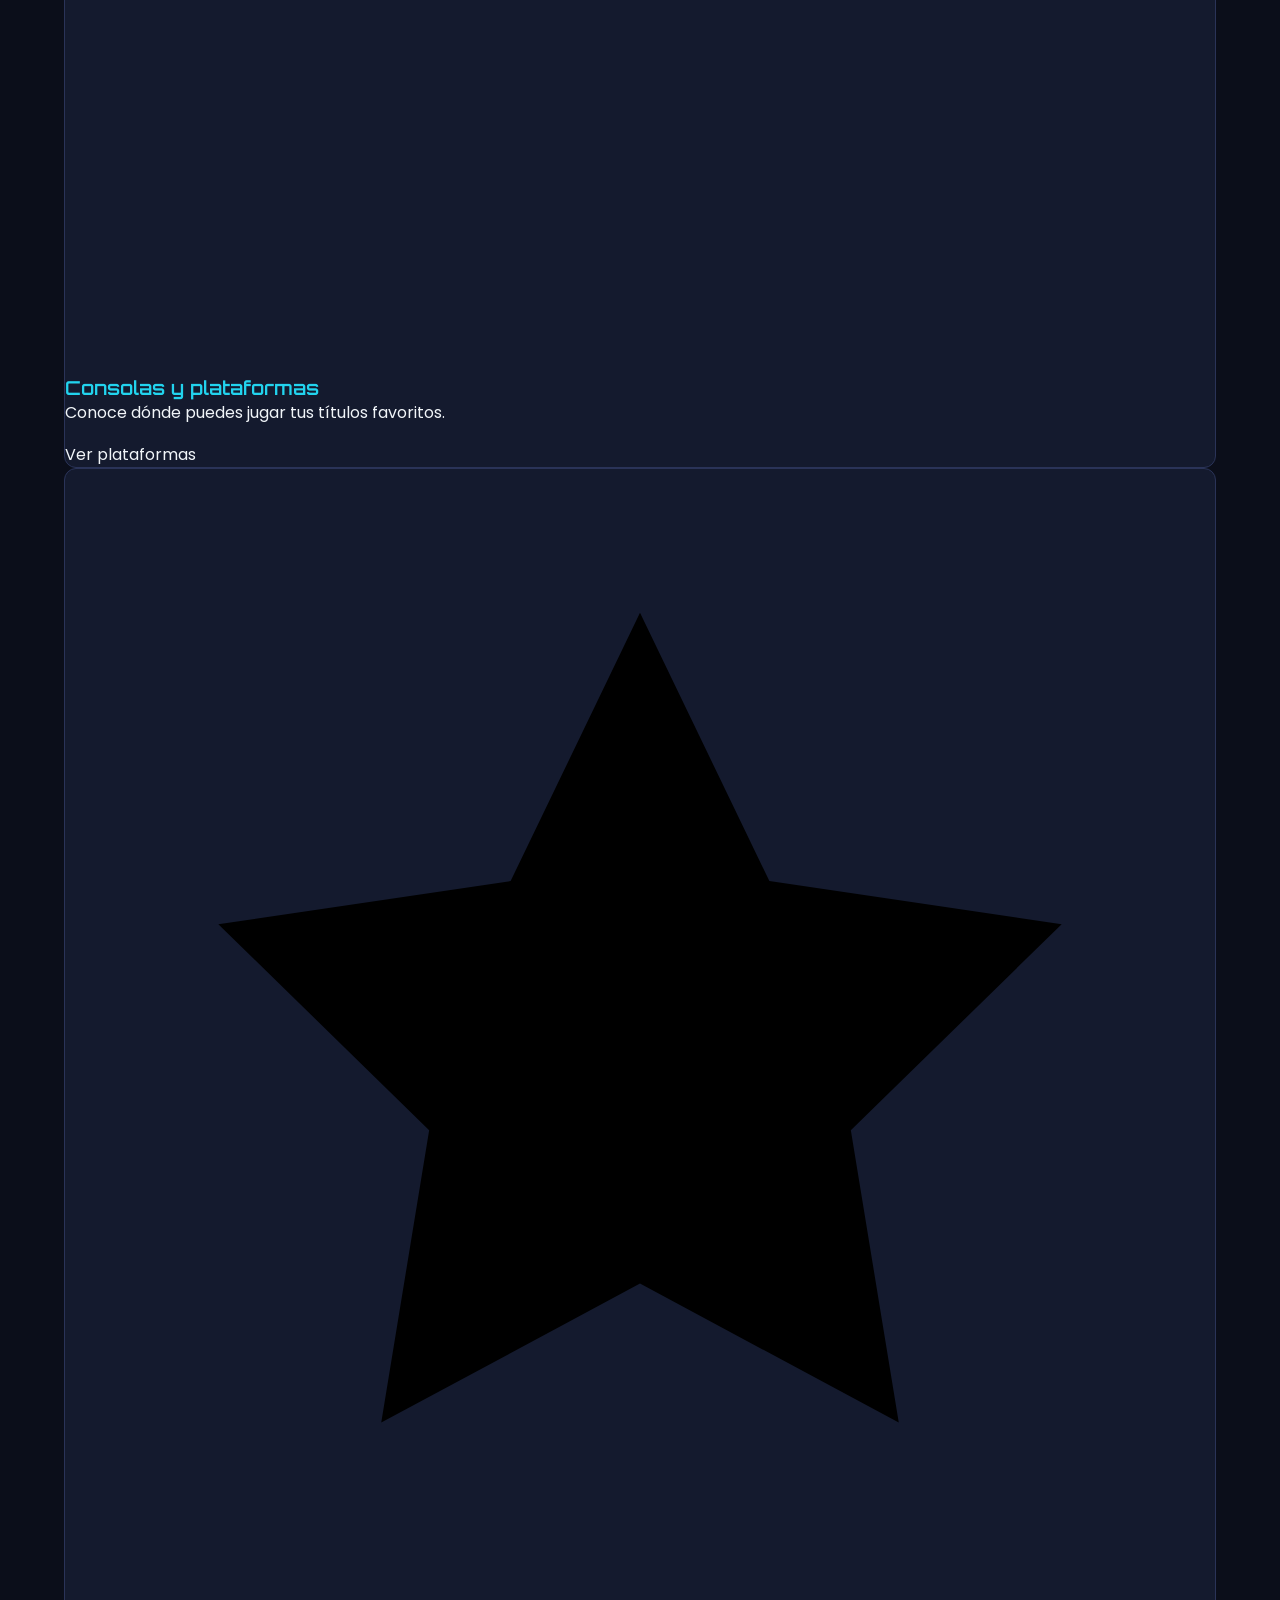
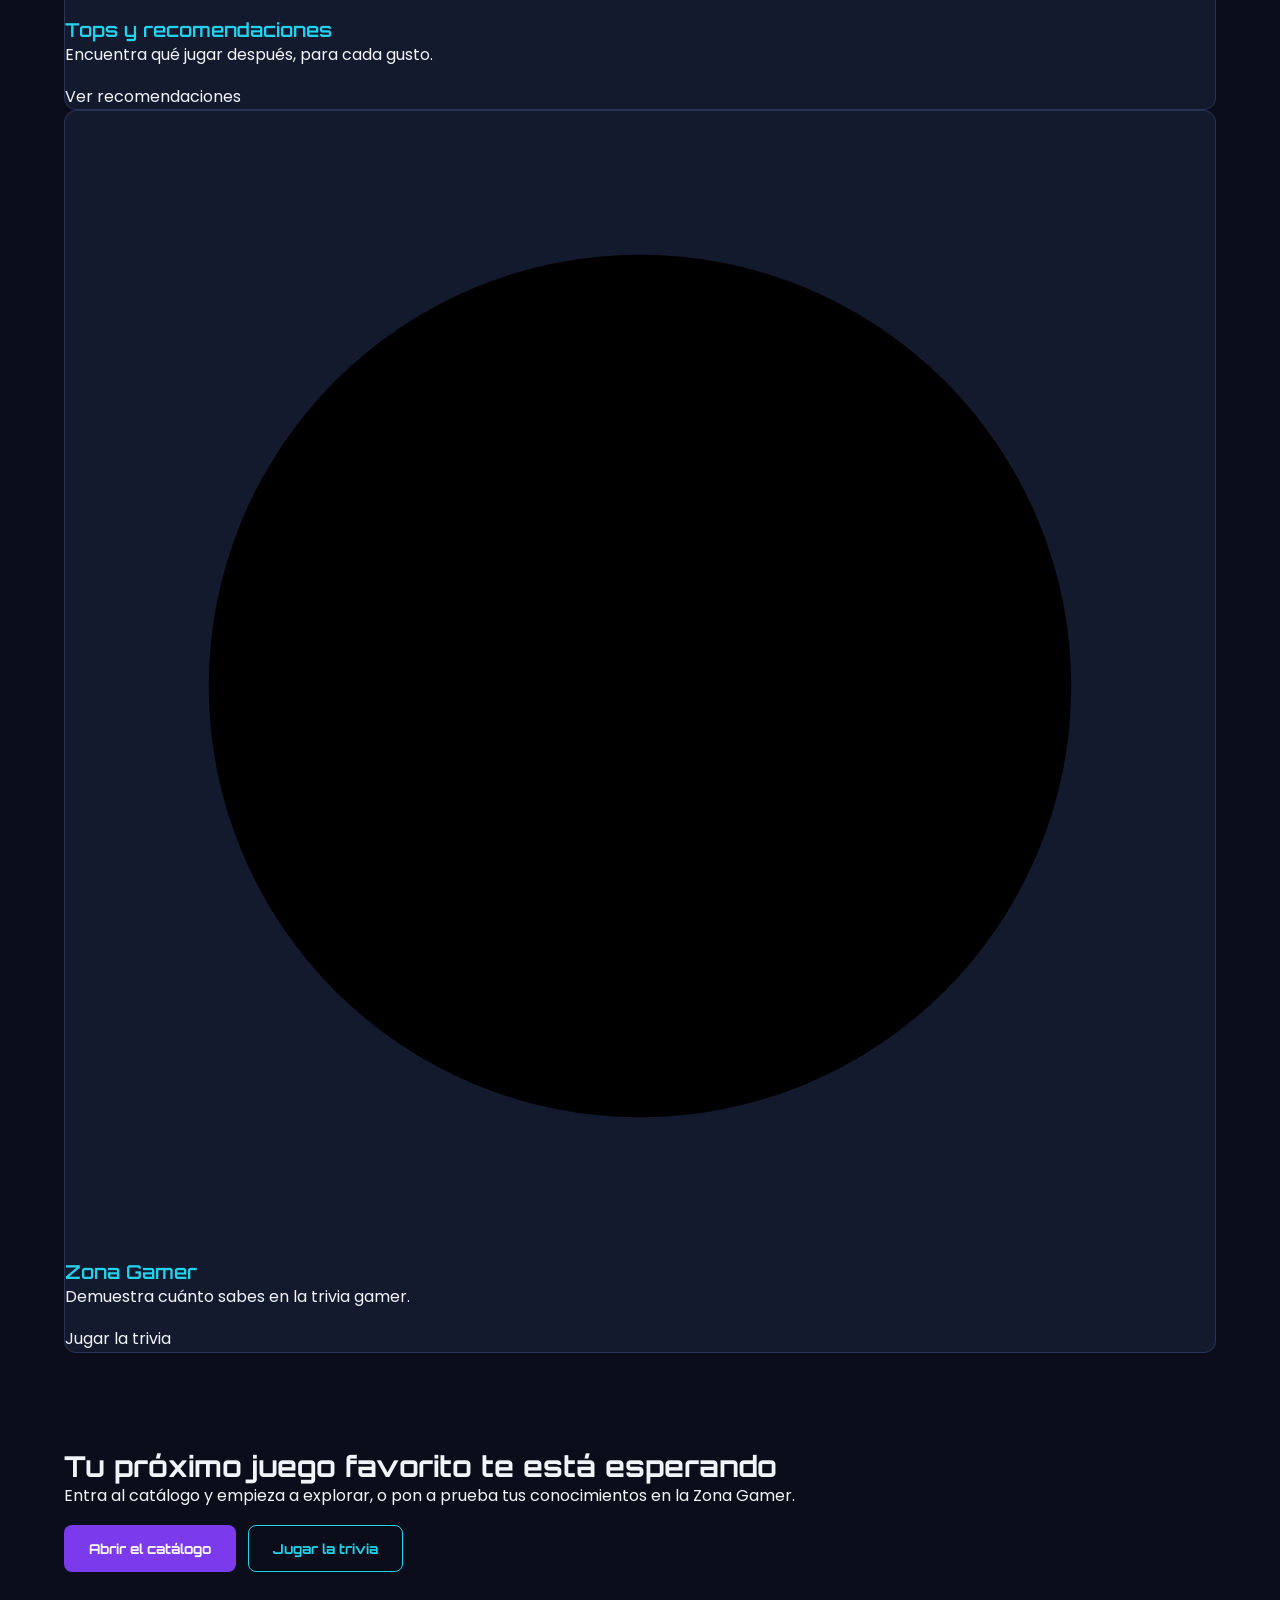
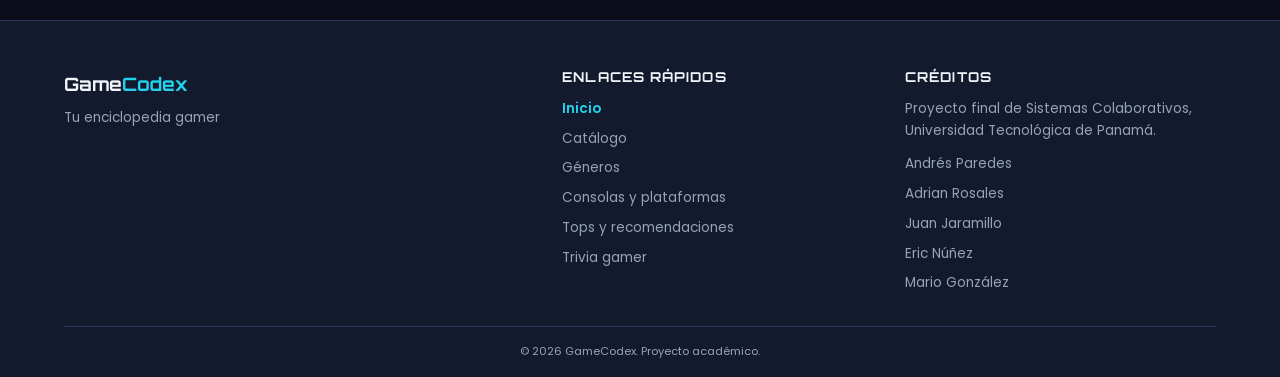
==== commit 1bc4977a: "feat: desarrollar contenido principal de GameCodex" ====
--- a/index.html
+++ b/index.html
@@ -3,24 +3,157 @@
 <head>
     <meta charset="UTF-8">
     <meta name="viewport" content="width=device-width, initial-scale=1.0">
+    <meta name="description" content="GameCodex, tu enciclopedia gamer: catálogo de videojuegos, géneros, consolas, recomendaciones y trivia.">
     <title>Inicio | GameCodex</title>
     <link rel="stylesheet" href="css/variables.css">
     <link rel="stylesheet" href="css/base.css">
     <link rel="stylesheet" href="css/menu.css">
-    <!-- Agregar css/index.css cuando se desarrolle esta sección. -->
+    <link rel="stylesheet" href="css/index.css">
     <script src="js/menu.js" defer></script>
-    <!-- Agregar los scripts de esta sección durante su desarrollo. -->
 </head>
 <body data-pagina="index">
     <!-- HU-02: aquí se insertará el menú lateral compartido mediante menu.js. -->
     <nav id="menu-lateral" aria-label="Navegación principal"></nav>
 
     <main id="contenido-principal">
-        <header>
-            <h1>Inicio</h1>
-            <p>Presentación de GameCodex y acceso a sus secciones.</p>
-        </header>
-        <!-- TODO (HU-01): desarrollar el contenido de esta página. -->
+
+        <!-- Bienvenida -->
+        <section class="hero inicio-hero" aria-labelledby="inicio-titulo">
+            <div class="contenedor inicio-hero-contenido">
+                <div>
+                    <span class="inicio-marca">Game<span>Codex</span></span>
+                    <h1 id="inicio-titulo">Tu enciclopedia <span class="texto-degradado">gamer</span></h1>
+                    <p class="inicio-descripcion">Descubre videojuegos, aprende sobre géneros y consolas y encuentra tu próxima partida. Todo lo que quieres saber de gaming, en un solo lugar.</p>
+                    <div class="grupo-botones">
+                        <a class="btn btn-primario" href="catalogo.html">Explorar el catálogo</a>
+                        <a class="btn btn-secundario" href="generos.html">Descubrir géneros</a>
+                    </div>
+                </div>
+
+                <!-- Portadas decorativas -->
+                <div class="inicio-collage" aria-hidden="true">
+                    <img class="inicio-portada inicio-portada-1" src="img/juegos/grand-theft-auto-vi.jpg" alt="" width="1280" height="720" decoding="async">
+                    <img class="inicio-portada inicio-portada-2" src="img/juegos/minecraft.jpg" alt="" width="1280" height="720" decoding="async">
+                    <img class="inicio-portada inicio-portada-3" src="img/juegos/the-legend-of-zelda-ocarina-of-time-2026.jpg" alt="" width="1280" height="720" decoding="async">
+                </div>
+            </div>
+        </section>
+
+        <!-- Qué es GameCodex -->
+        <section class="seccion seccion-alterna" id="que-es" aria-labelledby="inicio-que-es">
+            <div class="contenedor inicio-presentacion">
+                <div>
+                    <h2 id="inicio-que-es">Una enciclopedia pensada para jugadores</h2>
+                    <p>GameCodex reúne en un solo sitio lo que buscas sobre videojuegos: qué títulos existen, de qué trata cada uno, en qué consolas se juega y cuáles vale la pena probar.</p>
+                    <p>Sin registros ni complicaciones: entras y empiezas a explorar.</p>
+                </div>
+
+                <ul class="inicio-pilares">
+                    <li class="inicio-pilar">
+                        <span class="inicio-icono" aria-hidden="true">
+                            <svg viewBox="0 0 24 24"><circle cx="11" cy="11" r="7"/><path d="m20 20-3.5-3.5"/></svg>
+                        </span>
+                        <div>
+                            <h3>Descubre</h3>
+                            <p>Un catálogo de videojuegos con la ficha detallada de cada título.</p>
+                        </div>
+                    </li>
+                    <li class="inicio-pilar">
+                        <span class="inicio-icono" aria-hidden="true">
+                            <svg viewBox="0 0 24 24"><path d="M4 5a2 2 0 0 1 2-2h14v16H6a2 2 0 0 0-2 2V5Z"/><path d="M8 7h8"/></svg>
+                        </span>
+                        <div>
+                            <h3>Aprende</h3>
+                            <p>Géneros, consolas y plataformas explicados de forma clara.</p>
+                        </div>
+                    </li>
+                    <li class="inicio-pilar">
+                        <span class="inicio-icono" aria-hidden="true">
+                            <svg viewBox="0 0 24 24"><rect x="2" y="7" width="20" height="11" rx="5"/><path d="M7 10.5v4M5 12.5h4"/><path d="M16 11.5h.01M18.5 14h.01"/></svg>
+                        </span>
+                        <div>
+                            <h3>Juega</h3>
+                            <p>Recomendaciones y una trivia para poner a prueba lo que sabes.</p>
+                        </div>
+                    </li>
+                </ul>
+            </div>
+        </section>
+
+        <!-- HU-03: aquí puede añadirse la sección de videojuegos destacados
+             (un <section class="seccion"> nuevo, sin modificar el resto de la página). -->
+
+        <!-- Secciones principales -->
+        <section class="seccion" id="explorar" aria-labelledby="inicio-explorar">
+            <div class="contenedor">
+                <div class="encabezado-seccion">
+                    <h2 id="inicio-explorar">Explora GameCodex</h2>
+                    <p>Elige por dónde empezar: cinco secciones para descubrir, aprender y jugar.</p>
+                </div>
+
+                <div class="inicio-secciones">
+                    <article class="tarjeta inicio-seccion inicio-seccion-principal inicio-seccion-catalogo">
+                        <span class="inicio-icono" aria-hidden="true">
+                            <svg viewBox="0 0 24 24"><rect x="3" y="3" width="7" height="7" rx="1.5"/><rect x="14" y="3" width="7" height="7" rx="1.5"/><rect x="3" y="14" width="7" height="7" rx="1.5"/><rect x="14" y="14" width="7" height="7" rx="1.5"/></svg>
+                        </span>
+                        <h3><a href="catalogo.html">Catálogo de videojuegos</a></h3>
+                        <p>Recorre todos los títulos, busca por nombre y filtra por género o plataforma hasta encontrar el que buscas.</p>
+                        <span class="inicio-seccion-guia" aria-hidden="true">Ver el catálogo</span>
+                    </article>
+
+                    <article class="tarjeta inicio-seccion inicio-seccion-generos">
+                        <span class="inicio-icono" aria-hidden="true">
+                            <svg viewBox="0 0 24 24"><path d="M12 3 3 8l9 5 9-5-9-5Z"/><path d="m3 13 9 5 9-5"/></svg>
+                        </span>
+                        <h3><a href="generos.html">Géneros</a></h3>
+                        <p>Acción, aventura, rol y más: descubre qué estilo de juego va contigo.</p>
+                        <span class="inicio-seccion-guia" aria-hidden="true">Ver géneros</span>
+                    </article>
+
+                    <article class="tarjeta inicio-seccion inicio-seccion-consolas">
+                        <span class="inicio-icono" aria-hidden="true">
+                            <svg viewBox="0 0 24 24"><rect x="3" y="4" width="18" height="12" rx="2"/><path d="M8 20h8M12 16v4"/></svg>
+                        </span>
+                        <h3><a href="consolas.html">Consolas y plataformas</a></h3>
+                        <p>Conoce dónde puedes jugar tus títulos favoritos.</p>
+                        <span class="inicio-seccion-guia" aria-hidden="true">Ver plataformas</span>
+                    </article>
+
+                    <article class="tarjeta inicio-seccion inicio-seccion-recomendaciones">
+                        <span class="inicio-icono" aria-hidden="true">
+                            <svg viewBox="0 0 24 24"><path d="m12 3 2.7 5.6 6.1.9-4.4 4.3 1 6.1L12 17l-5.4 2.9 1-6.1-4.4-4.3 6.1-.9L12 3Z"/></svg>
+                        </span>
+                        <h3><a href="recomendaciones.html">Tops y recomendaciones</a></h3>
+                        <p>Encuentra qué jugar después, para cada gusto.</p>
+                        <span class="inicio-seccion-guia" aria-hidden="true">Ver recomendaciones</span>
+                    </article>
+
+                    <article class="tarjeta inicio-seccion inicio-seccion-zona">
+                        <span class="inicio-icono" aria-hidden="true">
+                            <svg viewBox="0 0 24 24"><circle cx="12" cy="12" r="9"/><path d="M9.5 9.5a2.5 2.5 0 1 1 3.6 2.2c-.7.4-1.1.9-1.1 1.8"/><path d="M12 17h.01"/></svg>
+                        </span>
+                        <h3><a href="trivia.html">Zona Gamer</a></h3>
+                        <p>Demuestra cuánto sabes en la trivia gamer.</p>
+                        <span class="inicio-seccion-guia" aria-hidden="true">Jugar la trivia</span>
+                    </article>
+                </div>
+            </div>
+        </section>
+
+        <!-- Invitación final -->
+        <section class="seccion" id="comenzar" aria-labelledby="inicio-comenzar">
+            <div class="contenedor">
+                <div class="inicio-cierre">
+                    <h2 id="inicio-comenzar">Tu próximo juego favorito te está esperando</h2>
+                    <p>Entra al catálogo y empieza a explorar, o pon a prueba tus conocimientos en la Zona Gamer.</p>
+                    <div class="grupo-botones">
+                        <a class="btn btn-primario" href="catalogo.html">Abrir el catálogo</a>
+                        <a class="btn btn-secundario" href="trivia.html">Jugar la trivia</a>
+                    </div>
+                </div>
+            </div>
+        </section>
+
     </main>
 
     <!-- Pie de página compartido; se completará junto con HU-02. -->
